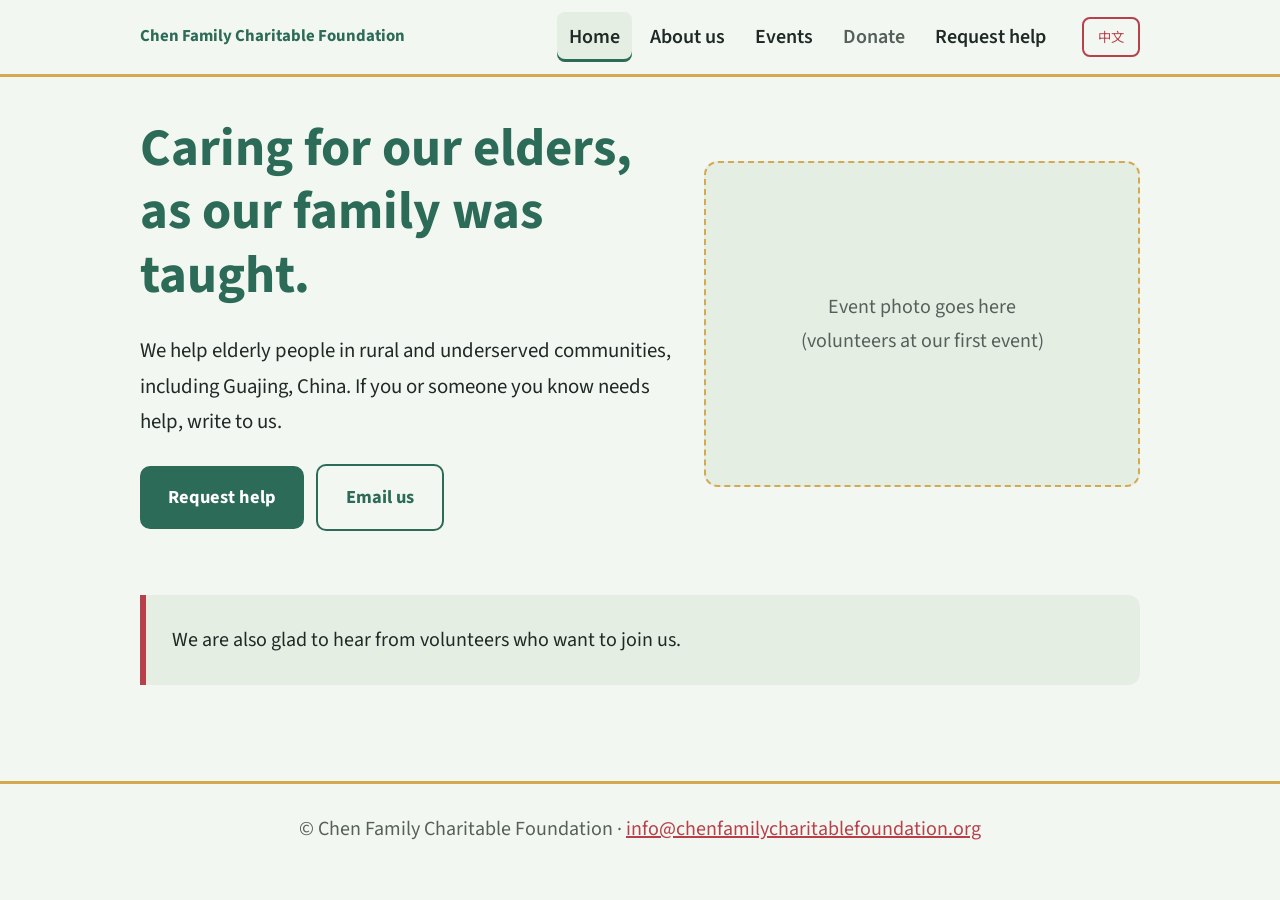
==== index.html @ 422ced41 "Add files via upload" ====
<!DOCTYPE html>
<html lang="en">
<head>
<meta charset="utf-8">
<meta name="viewport" content="width=device-width, initial-scale=1">
<title>Home | Chen Family Charitable Foundation 陈氏家族慈善基金会</title>
<link rel="stylesheet" href="https://fonts.googleapis.com/css2?family=Source+Sans+3:wght@400;600;700&family=Noto+Sans+SC:wght@400;500;700&display=swap">
<link rel="stylesheet" href="style.css">
</head>
<body data-lang="en">
<header><div class="bar">
<a class="brand" href="index.html"><span class="en">Chen Family Charitable Foundation</span><span class="zh">陈氏家族慈善基金会</span></a>
<nav aria-label="Main"><a href="index.html" aria-current="page"><span class="en">Home</span><span class="zh">首页</span></a><a href="about.html"><span class="en">About us</span><span class="zh">关于我们</span></a><a href="events.html"><span class="en">Events</span><span class="zh">活动</span></a><a href="donate.html" class="soft"><span class="en">Donate</span><span class="zh">捐赠</span></a><a href="contact.html"><span class="en">Request help</span><span class="zh">申请帮助</span></a></nav>
<button class="lang" id="lang" type="button" aria-label="Switch language / 切换语言"><span class="en">中文</span><span class="zh">English</span></button>
</div></header>
<main>
<div class="hero">
<div>
<h1><span class="en">Caring for our elders, as our family was taught.</span><span class="zh">传承家训，用心关爱每一位长者。</span></h1>
<p class="lead"><span class="en">We help elderly people in rural and underserved communities, including Guajing, China. If you or someone you know needs help, write to us.</span><span class="zh">我们帮助农村和欠发达地区的老人，包括中国的瓜井。如果您或身边的人需要帮助，请给我们写信。</span></p>
<a class="btn" href="contact.html"><span class="en">Request help</span><span class="zh">申请帮助</span></a>
<a class="btn alt" href="mailto:info@chenfamilycharitablefoundation.org"><span class="en">Email us</span><span class="zh">发邮件给我们</span></a>
</div>
<!-- To add your photo: replace the content of this box with <img src="photo.jpg" alt="Volunteers at our first event"> -->
<div class="ph" role="img" aria-label="Photo placeholder"><span class="en">Event photo goes here<br>(volunteers at our first event)</span><span class="zh">此处放置活动照片<br>（首次活动的志愿者）</span></div>
</div>
<div class="band"><p><span class="en">We are also glad to hear from volunteers who want to join us.</span><span class="zh">我们也欢迎愿意加入的志愿者与我们联系。</span></p></div>
</main>
<footer>© <span class="en">Chen Family Charitable Foundation</span><span class="zh">陈氏家族慈善基金会</span> · <a href="mailto:info@chenfamilycharitablefoundation.org">info@chenfamilycharitablefoundation.org</a></footer>
<script src="lang.js"></script>
</body>
</html>
---- style.css ----
/* Chen Family Charitable Foundation - shared styles (Morning Mist) */
:root{--bg:#f3f7f2;--surface:#e4eee3;--text:#1f2a27;--muted:#55605b;--main:#2c6b57;--main-ink:#fff;--gold:#d4a94f;--second:#b8404a;--line:#cfdccf;box-sizing:border-box}
@media (prefers-color-scheme:dark){:root{--bg:#17201d;--surface:#1f2b27;--text:#eaf2ee;--muted:#b9c9c1;--main:#6fb6a0;--main-ink:#10201a;--gold:#d8b45e;--second:#e8949b;--line:#31413b}}
*{box-sizing:border-box}
body{margin:0;background:var(--bg);color:var(--text);font:400 20px/1.7 "Source Sans 3","Noto Sans SC","Helvetica Neue",Arial,"PingFang SC","Microsoft YaHei",sans-serif}
body[data-lang="en"] .zh,body[data-lang="zh"] .en{display:none}
a{color:var(--second)}
:focus-visible{outline:3px solid var(--gold);outline-offset:3px}
header{position:sticky;top:0;z-index:5;background:var(--bg);border-bottom:3px solid var(--gold)}
.bar{max-width:1040px;margin:0 auto;padding:12px 20px;display:flex;flex-wrap:wrap;align-items:center;gap:10px 24px}
.brand{font-weight:700;font-size:1.05rem;color:var(--main);text-decoration:none;line-height:1.3}
nav{display:flex;flex-wrap:wrap;gap:4px 6px;margin-left:auto}
nav a{padding:8px 12px;border-radius:8px;color:var(--text);text-decoration:none;font-weight:600}
nav a[aria-current="page"]{background:var(--surface);box-shadow:inset 0 -3px var(--main)}
nav a.soft{color:var(--muted)}
.lang{border:2px solid var(--second);background:none;color:var(--second);font:700 1rem inherit;font-family:inherit;padding:8px 14px;border-radius:8px;cursor:pointer}
main{max-width:1040px;margin:0 auto;padding:0 20px 72px}
h1{font-size:clamp(2rem,5.5vw,3.3rem);line-height:1.2;margin:1em 0 .5em;color:var(--main);max-width:20ch}
h2{font-size:1.7rem;line-height:1.3;margin:1.6em 0 .4em;color:var(--main)}
p{max-width:62ch;margin:.6em 0}
.hero{padding:40px 0;display:grid;gap:32px;grid-template-columns:1.1fr .9fr;align-items:center}
.hero h1{margin-top:0}
.lead{font-size:1.3rem}
.btn{display:inline-block;background:var(--main);color:var(--main-ink);font-weight:700;font-size:1.15rem;padding:16px 28px;border-radius:10px;text-decoration:none;margin:12px 8px 0 0}
.btn:hover{filter:brightness(1.1)}
.btn.alt{background:none;color:var(--main);border:2px solid var(--main)}
.ph{aspect-ratio:4/3;border:2px dashed var(--gold);border-radius:14px;background:var(--surface);display:grid;place-items:center;text-align:center;padding:20px;color:var(--muted)}
.ph img,.ph video{width:100%;height:100%;object-fit:cover;border-radius:12px}
.band{background:var(--surface);border-left:6px solid var(--second);padding:22px 26px;border-radius:0 12px 12px 0;margin:24px 0}
.band p{margin:.3em 0}
.grid{display:grid;gap:24px;grid-template-columns:repeat(auto-fit,minmax(280px,1fr));margin-top:12px}
.todo{color:var(--muted);font-style:italic}
.mail{font-size:clamp(1.1rem,3.8vw,1.6rem);font-weight:700;word-break:break-all}
.example{background:var(--surface);border:1px solid var(--line);border-radius:12px;padding:6px 24px;margin-top:20px}
ul.board{list-style:none;padding:0;display:grid;gap:12px;grid-template-columns:repeat(auto-fit,minmax(220px,1fr))}
ul.board li{background:var(--surface);border-top:4px solid var(--gold);padding:14px 18px;border-radius:0 0 10px 10px}
footer{border-top:3px solid var(--gold);padding:28px 20px;text-align:center;color:var(--muted)}
@media (max-width:760px){.hero{grid-template-columns:1fr}nav{margin-left:0;width:100%}}
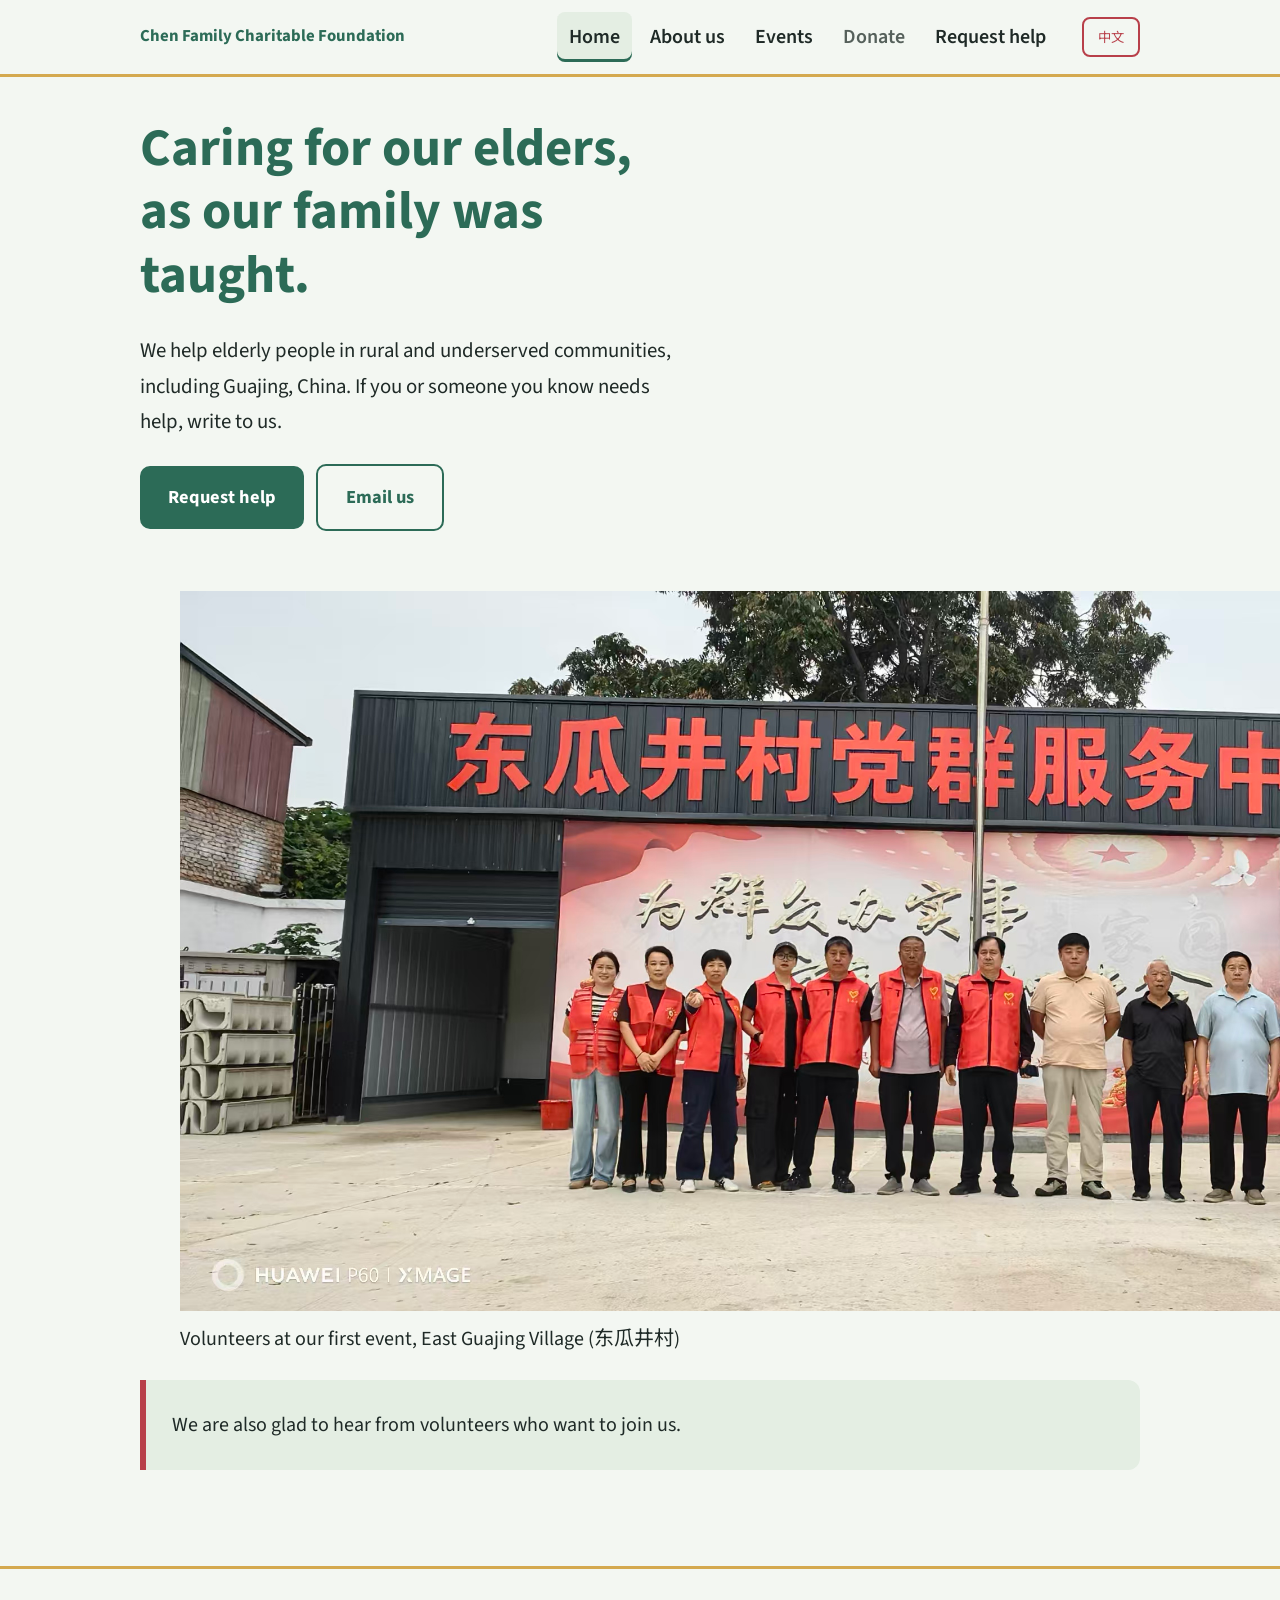
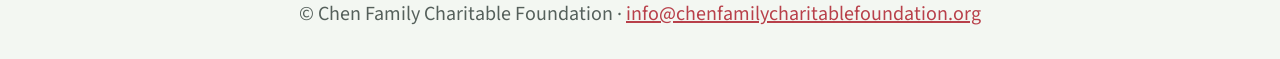
==== commit b0e19166: "Update index.html" ====
--- a/index.html
+++ b/index.html
@@ -21,9 +21,8 @@
 <a class="btn" href="contact.html"><span class="en">Request help</span><span class="zh">申请帮助</span></a>
 <a class="btn alt" href="mailto:info@chenfamilycharitablefoundation.org"><span class="en">Email us</span><span class="zh">发邮件给我们</span></a>
 </div>
-<!-- To add your photo: replace the content of this box with <img src="photo.jpg" alt="Volunteers at our first event"> -->
-<div class="ph" role="img" aria-label="Photo placeholder"><span class="en">Event photo goes here<br>(volunteers at our first event)</span><span class="zh">此处放置活动照片<br>（首次活动的志愿者）</span></div>
 </div>
+<figure class="photo"><img src="imgs/first_event_group.jpg" alt="Volunteers standing in front of the East Guajing Village service center at our first event" width="1600" height="720"><figcaption><span class="en">Volunteers at our first event, East Guajing Village (东瓜井村)</span><span class="zh">首次活动的志愿者，东瓜井村</span></figcaption></figure>
 <div class="band"><p><span class="en">We are also glad to hear from volunteers who want to join us.</span><span class="zh">我们也欢迎愿意加入的志愿者与我们联系。</span></p></div>
 </main>
 <footer>© <span class="en">Chen Family Charitable Foundation</span><span class="zh">陈氏家族慈善基金会</span> · <a href="mailto:info@chenfamilycharitablefoundation.org">info@chenfamilycharitablefoundation.org</a></footer>
